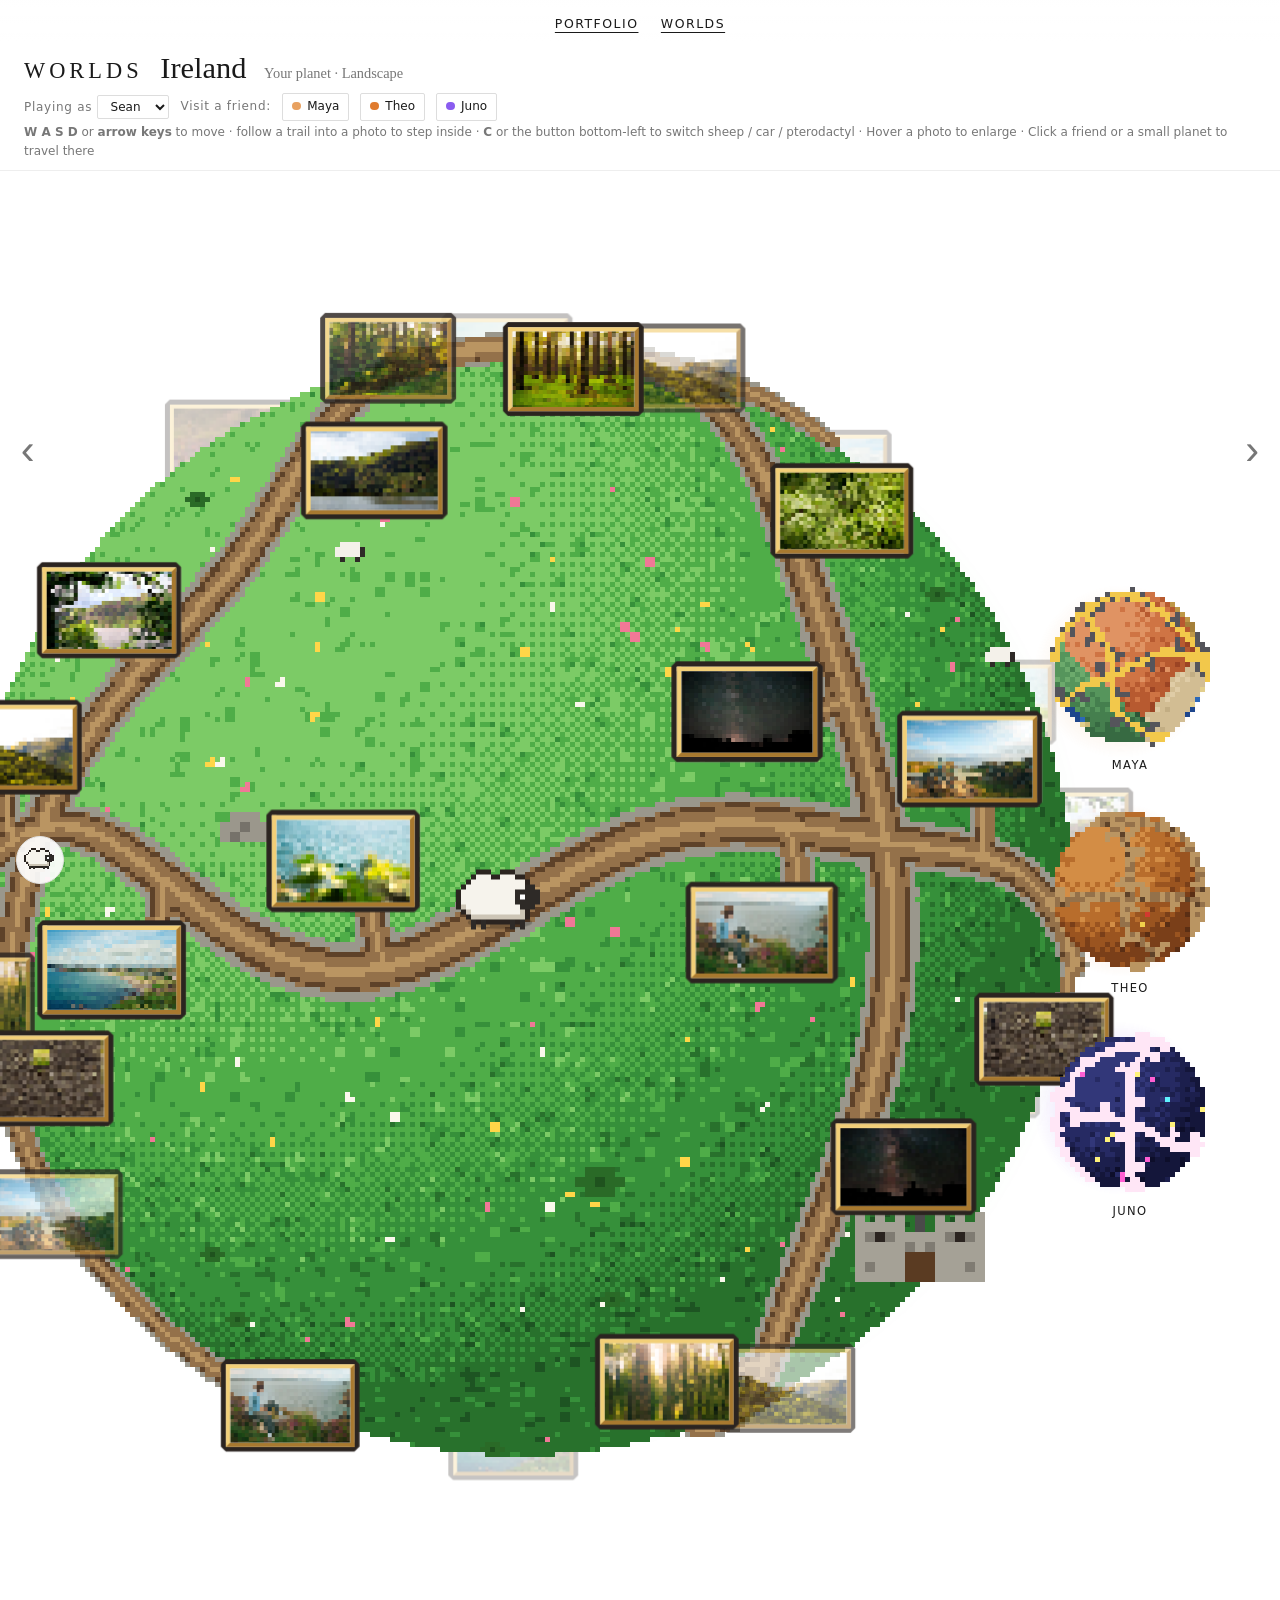
==== worlds.html @ b525b289 "Add Worlds demo: planets built from data, visit friends New page worlds.html (plus worlds/) that reu" ====
<!DOCTYPE html>
<html lang="en">
<head>
  <meta charset="UTF-8">
  <meta name="viewport" content="width=device-width, initial-scale=1.0">
  <title>Worlds · Sean O'Donovan Photography</title>
  <meta name="description" content="Worlds demo: everyone gets their own photo planet">
  <link rel="stylesheet" href="worlds/worlds.css">
</head>
<body>

  <nav id="nav">
    <a href="index.html">Portfolio</a>
    <a href="worlds.html">Worlds</a>
  </nav>

  <section id="home">
    <div id="stage"></div>
    <div class="home-title">
      <h1>Worlds</h1>
      <div id="planet-name"></div>
      <div id="planet-sub"></div>
      <div class="worlds-bar">
        <label>Playing as <select id="playingAs" aria-label="Playing as"></select></label>
        <span class="friends-label">Visit a friend:</span>
        <span id="friendList"></span>
        <button id="goHome" hidden>&larr; Back to my planet</button>
      </div>
      <div class="hint"><b>W A S D</b> or <b>arrow keys</b> to move &middot; follow a trail into a photo to step inside &middot; <b>C</b> or the button bottom-left to switch sheep / car / pterodactyl &middot; Hover a photo to enlarge &middot; Click a friend or a small planet to travel there</div>
    </div>

    <!-- the character: an 8-bit sheep, car or pterodactyl (drawn by the script) -->
    <div id="hero" aria-hidden="true"></div>

    <!-- touch controls (only shown on phones / tablets) -->
    <div id="joystick" aria-label="Move"><div class="knob"></div></div>

    <!-- switch character (sheep -> car -> pterodactyl) -->
    <button id="switchChar" aria-label="Switch character" title="Switch character (C)"></button>
    <button class="arrow" id="prevPlanet" aria-label="Previous planet">&#8249;</button>
    <button class="arrow" id="nextPlanet" aria-label="Next planet">&#8250;</button>
  </section>

  <!-- inside a photo -->
  <div id="scene" aria-hidden="true">
    <div id="sceneFrame" class="pixel-frame">
      <img id="sceneImg" alt="">
      <canvas id="portal" width="16" height="16"></canvas>
      <div id="sceneHero"></div>
    </div>
    <div id="sceneHint"><b>W A S D</b> or <b>arrow keys</b> to walk around &middot; walk off the photo or into the portal to leave</div>
  </div>

  <div id="magnifier">
    <img src="" alt="">
    <div class="caption"></div>
  </div>

  <!-- the game: the same engine as the home page, with planets built from worlds/users/*.json -->
  <script type="module" src="worlds/game.js"></script>
</body>
</html>
---- worlds/worlds.css ----
:root {
  --bg: #ffffff;
  --text: #1a1a1a;
  --muted: #777;
  --accent: #b08a4a;
  --placeholder: #eee;
}
* { box-sizing: border-box; margin: 0; padding: 0; }
html { scroll-behavior: smooth; }
body {
  background: var(--bg);
  color: var(--text);
  font-family: Georgia, "Times New Roman", serif;
  line-height: 1.6;
}

/* ---------- Top navigation ---------- */
nav {
  position: fixed;
  top: 0; left: 0; right: 0;
  display: flex;
  justify-content: center;
  gap: 1.4rem;
  flex-wrap: wrap;
  padding: 0.9rem 1rem;
  background: linear-gradient(rgba(255,255,255,0.95), rgba(255,255,255,0));
  z-index: 50;
}
nav a {
  color: var(--text);
  text-decoration: underline;
  text-decoration-thickness: 1px;
  text-underline-offset: 0.3em;
  font-family: system-ui, sans-serif;
  font-size: 0.78rem;
  letter-spacing: 0.12em;
  text-transform: uppercase;
}
nav a:hover { color: var(--accent); }

/* ---------- Home: planets ---------- */
#home {
  position: relative;
  height: 100vh;               /* the script makes this taller when a big planet needs the room */
  height: 100svh;
  min-height: 560px;
  overflow: hidden;
}
#switchChar, #joystick, .arrow { transition: opacity 0.2s; }
body.past-planets #switchChar,
body.past-planets #joystick, body.past-planets .arrow { opacity: 0; pointer-events: none; }
#stage {
  position: absolute;
  inset: 0;
  touch-action: manipulation;   /* swipes scroll the page; taps still open photos and switch planets */
  user-select: none;
  -webkit-user-select: none;
  perspective-origin: 50% 50%;
}
#stage.over-mini { cursor: pointer; }

/* trail canvases: one per planet, sitting between the far and near photos */
canvas.paths {
  position: absolute;
  pointer-events: none;
  image-rendering: pixelated;      /* keep the trail pixels hard-edged, 8-bit style */
  image-rendering: crisp-edges;
  z-index: 20000;
}
#travel {
  position: absolute;
  left: 0; top: 0;
  pointer-events: none;
  z-index: 20000;
  image-rendering: pixelated;
}

/* ---------- character ---------- */
#hero {
  position: absolute;
  left: 50%;
  top: 50%;
  z-index: 40000;
  pointer-events: none;
  transition: opacity 0.25s;
  will-change: transform, opacity;   /* own graphics layer, so it never flickers */
  backface-visibility: hidden;
}
#hero.away, #hero.hidden-for-photo { opacity: 0; }
#hero svg {
  position: absolute;
  inset: 0;
  width: 100%;
  height: 100%;
  display: none;
  image-rendering: pixelated;
}
#hero .shadow {
  position: absolute;
  border-radius: 50%;
  background: rgba(0,0,0,0.22);
}
#hero.is-sheep .shadow { left: 14%; right: 14%; top: 66%; height: 14%; }
#hero.is-car .shadow { left: 26%; right: 26%; top: 10%; bottom: 6%; transform: translate(4%, 4%); }
#hero.is-car .car { display: block; }
/* two-frame trot / flap: the script flips the "f2" class, so exactly one frame is ever shown */
#hero.is-sheep .sheep.frame-a, #sceneHero.is-sheep .sheep.frame-a,
#hero.is-ptero .ptero.frame-a, #sceneHero.is-ptero .ptero.frame-a { display: block; }
#hero.f2 .frame-a, #sceneHero.f2 .frame-a { display: none !important; }
#hero.is-sheep.f2 .sheep.frame-b, #sceneHero.is-sheep.f2 .sheep.frame-b { display: block; transform: translateY(-4%); }
#hero.is-ptero.f2 .ptero.frame-b, #sceneHero.is-ptero.f2 .ptero.frame-b { display: block; }

#hero.in-photo { opacity: 0; }
/* the pterodactyl flaps all the time, with a small faint shadow far below it */
#hero.is-ptero .shadow { left: 34%; right: 34%; top: 34%; bottom: 34%; background: rgba(0,0,0,0.13); transform: scale(1.4); }
.seg button { font-size: 0.72rem; }

/* ---------- inside a photo ---------- */
#scene {
  position: fixed;
  inset: 0;
  z-index: 300;
  display: flex;
  flex-direction: column;
  align-items: center;
  justify-content: center;
  gap: 0.8rem;
  background: rgba(255, 255, 255, 0.9);
  opacity: 0;
  pointer-events: none;
  transition: opacity 0.25s;
}
#scene.open { opacity: 1; pointer-events: auto; }
#scene.touch { justify-content: flex-start; padding-top: 90px; }
#scene.touch #sceneHint { display: none; }
#sceneFrame {
  position: relative;
  --th: 220px;
  transform: scale(0.92);
  transition: transform 0.3s;
}
#scene.open #sceneFrame { transform: scale(1); }
#sceneImg { display: block; object-fit: cover; }
#portal, #sceneHero {
  position: absolute;
  image-rendering: pixelated;
  image-rendering: crisp-edges;
}
#sceneHero svg { position: absolute; inset: 0; width: 100%; height: 100%; display: none; }
#sceneHero .shadow { position: absolute; border-radius: 50%; background: rgba(0,0,0,0.25); }
#sceneHero.is-sheep .shadow { left: 14%; right: 14%; top: 66%; height: 14%; }
#sceneHero.is-car .shadow { left: 26%; right: 26%; top: 10%; bottom: 6%; }
#sceneHero.is-car .car { display: block; }
#sceneHint {
  font-family: system-ui, sans-serif;
  font-size: 0.8rem;
  color: var(--muted);
}

/* ---------- settings ---------- */
/* switch-character button: shows the character you are now */
#switchChar {
  position: fixed;
  left: 1rem; bottom: 1rem;
  width: 3rem; height: 3rem;
  border-radius: 50%;
  border: 1px solid #e2e2e2;
  background: rgba(255,255,255,0.92);
  padding: 0.45rem;
  cursor: pointer;
  z-index: 60;
  transition: border-color 0.2s, transform 0.15s;
}
#switchChar:hover { border-color: var(--accent); }
#switchChar:active { transform: scale(0.92); }
#switchChar svg { display: block; width: 100%; height: 100%; image-rendering: pixelated; }

/* ---------- touch joystick ---------- */
#joystick {
  display: none;
  position: fixed;
  left: 50%; bottom: 2rem;
  width: 7rem; height: 7rem;
  margin-left: -3.5rem;
  border-radius: 50%;
  border: 1px solid #ddd;
  background: rgba(255,255,255,0.55);
  backdrop-filter: blur(2px);
  touch-action: none;
  -webkit-user-select: none;
  user-select: none;
  z-index: 400;            /* stays usable while you're inside a photo */
}
#joystick .knob {
  position: absolute;
  left: 50%; top: 50%;
  width: 2.9rem; height: 2.9rem;
  margin: -1.45rem 0 0 -1.45rem;
  border-radius: 50%;
  background: rgba(26,26,26,0.82);
  transition: transform 0.12s;
}
#joystick.active .knob { transition: none; }
@media (hover: none) and (pointer: coarse) {
  #joystick { display: block; }
}

.tile, .glow {
  position: absolute;
  left: 50%;
  top: 50%;
  will-change: transform, opacity;
}
/* 8-bit picture frame: dark outline with notched pixel corners, then a bevelled gold ring */
.tile, .pixel-frame {
  --bp: max(2px, calc(var(--th) * 0.055));
  background: #2b2420;
  padding: var(--bp);
  clip-path: polygon(var(--bp) 0, calc(100% - var(--bp)) 0, 100% var(--bp), 100% calc(100% - var(--bp)),
                     calc(100% - var(--bp)) 100%, var(--bp) 100%, 0 calc(100% - var(--bp)), 0 var(--bp));
}
.tile img, .tile canvas, .pixel-frame > img {
  box-sizing: border-box;
  border: var(--bp) solid;
  border-color: #f2cf78 #a8792f #a8792f #f2cf78;
  background: var(--placeholder);
}
.tile {
  width: var(--tw);
  height: var(--th);
  margin-left: calc(var(--tw) / -2);
  margin-top: calc(var(--th) / -2);
}
.glow {
  width: var(--gw);
  height: var(--gw);
  margin-left: calc(var(--gw) / -2);
  margin-top: calc(var(--gw) / -2);
  border-radius: 50%;
  background: radial-gradient(circle, var(--glow) 0%, transparent 68%);
  pointer-events: none;
}
.tile img, .tile canvas {
  width: 100%;
  height: 100%;
  object-fit: cover;
  display: block;
  pointer-events: none;
  transition: filter 0.2s;
}
/* pixelated photos: a tiny copy blown up with hard square pixels */
.tile canvas { display: none; image-rendering: pixelated; image-rendering: crisp-edges; }
.tile.pixel canvas { display: block; }
.tile.pixel img { display: none; }
.tile.back, .tile.empty, .tile.inactive { pointer-events: none; }
.tile.empty { background: #bdbdbd; }
.tile.offstage { display: none; }
.tile:not(.back):not(.inactive):hover img, .tile:not(.back):not(.inactive):hover canvas { filter: brightness(1.08); }
/* progress bar that fills while hovering */
.tile::after {
  content: "";
  position: absolute;
  left: 0; bottom: 0;
  height: 3px;
  width: 0;
  background: var(--accent);
}
.tile.charging::after {
  width: 100%;
  transition: width var(--hover-delay, 0.5s) linear;
}

.planet-label {
  position: absolute;
  transform: translateX(-50%);
  background: none;
  border: none;
  color: var(--text);
  font-family: system-ui, sans-serif;
  font-size: 0.72rem;
  letter-spacing: 0.12em;
  text-transform: uppercase;
  white-space: nowrap;
  cursor: pointer;
  padding: 0.3rem 0.6rem;
  z-index: 6;
  transition: opacity 0.35s;
}
.planet-label:hover { color: var(--accent); }
.planet-label.hidden { opacity: 0; pointer-events: none; }

/* the title sits in its own band under the menu; the planets live in the space below it */
.home-title {
  position: absolute;
  top: 2.8rem;
  left: 0; right: 0;
  padding: 0.3rem 1.5rem 0.55rem;
  display: flex;
  flex-wrap: wrap;
  align-items: baseline;
  column-gap: 1.1rem;
  background: var(--bg);
  border-bottom: 1px solid #eee;
  pointer-events: none;
  z-index: 7;
}
.home-title h1 {
  font-weight: normal;
  letter-spacing: 0.18em;
  text-transform: uppercase;
  font-size: clamp(1rem, 2.2vw, 1.4rem);
}
#planet-name {
  font-size: clamp(1.25rem, 3vw, 1.9rem);
  line-height: 1.2;
  transition: opacity 0.4s;
}
#planet-sub { color: var(--muted); font-size: 0.9rem; transition: opacity 0.4s; }
.fading { opacity: 0; }
.hint {
  flex-basis: 100%;
  color: var(--muted);
  font-family: system-ui, sans-serif;
  font-size: 0.75rem;
  margin-top: 0.15rem;
}
#stage { overflow: hidden; }

.arrow {
  position: fixed;
  top: 50%;
  transform: translateY(-50%);
  background: none;
  border: none;
  font-size: 2.6rem;
  color: var(--muted);
  cursor: pointer;
  padding: 0.5rem 1rem;
  z-index: 6;
}
.arrow:hover { color: var(--text); }
#prevPlanet { left: 0.3rem; }
#nextPlanet { right: 0.3rem; }

/* ---------- Magnified photo ---------- */
#magnifier {
  position: fixed;
  z-index: 200;
  opacity: 0;
  pointer-events: none;
  box-shadow: 0 20px 60px rgba(0,0,0,0.35);
  transition: left 0.35s ease, top 0.35s ease, width 0.35s ease,
              height 0.35s ease, opacity 0.25s ease;
}
#magnifier.open { opacity: 1; pointer-events: auto; }
#magnifier img { width: 100%; height: 100%; object-fit: cover; display: block; }
#magnifier .caption {
  position: absolute;
  left: 0; right: 0; bottom: 0;
  padding: 1.5rem 1rem 0.7rem;
  background: linear-gradient(transparent, rgba(0,0,0,0.75));
  color: #fff;
  font-size: 0.95rem;
}
#magnifier .caption:empty { display: none; }

/* ---------- Gallery sections ---------- */
section.content {
  max-width: 1400px;
  margin: 0 auto;
  padding: 4rem 1rem 3rem;
}
section.content h2 {
  font-weight: normal;
  font-size: 1.4rem;
  margin-bottom: 1.5rem;
  border-bottom: 1px solid #ddd;
  padding-bottom: 0.5rem;
}
.gallery {
  display: grid;
  grid-template-columns: repeat(auto-fill, minmax(300px, 1fr));
  gap: 0.75rem;
}
.gallery img {
  width: 100%;
  aspect-ratio: 3 / 2;
  object-fit: cover;
  cursor: zoom-in;
  transition: opacity 0.2s;
  background: var(--placeholder);
}
.gallery img:hover { opacity: 0.85; }
.videos {
  display: grid;
  grid-template-columns: repeat(auto-fill, minmax(400px, 1fr));
  gap: 1rem;
}
.videos iframe { width: 100%; aspect-ratio: 16 / 9; border: 0; }
#about p { max-width: 650px; color: #444; }
.contact {
  margin-top: 1.5rem;
  display: flex;
  flex-direction: column;
  gap: 0.4rem;
}
.contact-label {
  display: inline-block;
  width: 6.5rem;
  color: var(--muted);
  font-family: system-ui, sans-serif;
  font-size: 0.72rem;
  letter-spacing: 0.12em;
  text-transform: uppercase;
}
.contact a { color: var(--accent); text-decoration: none; }
.contact a:hover { text-decoration: underline; }
.empty-note { color: var(--muted); }
footer {
  text-align: center;
  color: var(--muted);
  padding: 3rem 1rem;
  font-size: 0.85rem;
}

/* ---------- Gallery lightbox ---------- */
#lightbox {
  display: none;
  position: fixed;
  inset: 0;
  background: rgba(255,255,255,0.97);
  z-index: 100;
  align-items: center;
  justify-content: center;
  flex-direction: column;
}
#lightbox.open { display: flex; }
#lightbox img { max-width: 95vw; max-height: 85vh; object-fit: contain; }
#lightbox .caption { color: var(--muted); margin-top: 1rem; }
#lightbox button {
  position: absolute;
  background: none;
  border: none;
  color: var(--text);
  font-size: 2.5rem;
  cursor: pointer;
  padding: 1rem;
}
#close { top: 0.5rem; right: 1rem; }
#prev { left: 0.5rem; }
#next { right: 0.5rem; }

@media (max-width: 700px) {
  .videos { grid-template-columns: 1fr; }
  .gallery { grid-template-columns: repeat(2, 1fr); gap: 0.4rem; }
  nav { gap: 0.4rem 0.9rem; }
  .home-title { top: 4.4rem; padding: 0.2rem 1rem 0.45rem; }
  .hint { display: none; }
  .arrow { font-size: 2rem; padding: 0.5rem; }
  #switchChar { bottom: 2.2rem; }
}

/* ---------- Worlds: playing as / visiting friends ---------- */
.worlds-bar {
  flex-basis: 100%;
  display: flex;
  flex-wrap: wrap;
  align-items: center;
  gap: 0.4rem 0.7rem;
  margin-top: 0.3rem;
  font-family: system-ui, sans-serif;
  font-size: 0.75rem;
  letter-spacing: 0.06em;
  color: var(--muted);
  pointer-events: auto;          /* the title band ignores clicks, but these controls need them */
}
.worlds-bar select, .worlds-bar button {
  font: inherit;
  color: var(--text);
  background: #fff;
  border: 1px solid #ddd;
  border-radius: 2px;
  padding: 0.2rem 0.55rem;
  cursor: pointer;
}
.worlds-bar select:hover, .worlds-bar button:hover { border-color: var(--accent); }
#friendList { display: contents; }
.friend::before {                /* a little dot in the planet's glow colour */
  content: "";
  display: inline-block;
  width: 0.55rem; height: 0.55rem;
  margin-right: 0.4rem;
  border-radius: 50%;
  background: var(--dot);
}
.friend.here { border-color: var(--text); font-weight: 600; }
#goHome { border-color: var(--accent); color: var(--accent); }
#goHome[hidden] { display: none; }
.no-friends { font-style: italic; }
@media (max-width: 700px) {
  .worlds-bar { font-size: 0.7rem; gap: 0.3rem 0.5rem; }
  .friends-label { display: none; }
}
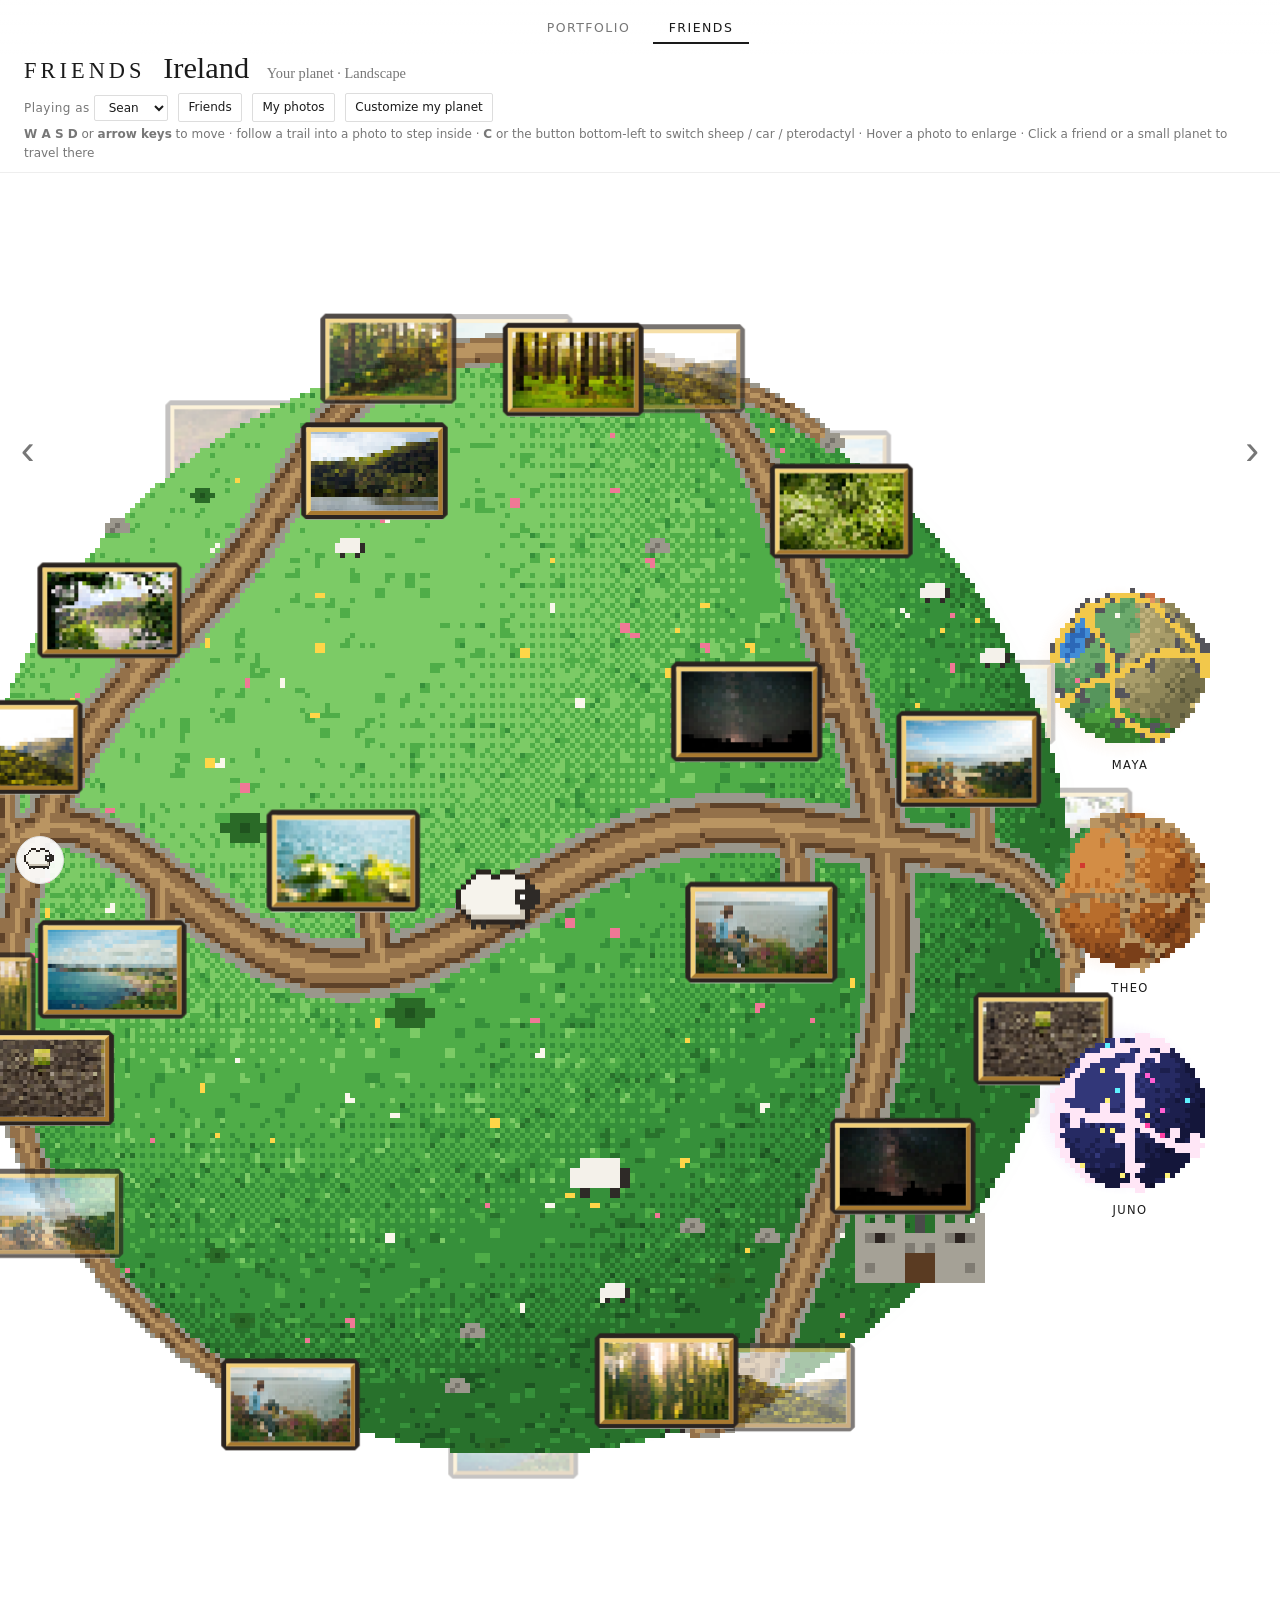
==== commit c158ca6f: "Friends tab: friends list, friend codes, photos, customizable biomes - Two tabs at the top (Portfoli" ====
--- a/worlds.html
+++ b/worlds.html
@@ -3,27 +3,29 @@
 <head>
   <meta charset="UTF-8">
   <meta name="viewport" content="width=device-width, initial-scale=1.0">
-  <title>Worlds · Sean O'Donovan Photography</title>
+  <title>Friends · Sean O'Donovan Photography</title>
   <meta name="description" content="Worlds demo: everyone gets their own photo planet">
   <link rel="stylesheet" href="worlds/worlds.css">
 </head>
 <body>
 
-  <nav id="nav">
+  <!-- two tabs: the normal portfolio, and this friends demo -->
+  <nav id="nav" class="tabs">
     <a href="index.html">Portfolio</a>
-    <a href="worlds.html">Worlds</a>
+    <a href="worlds.html" class="active" aria-current="page">Friends</a>
   </nav>
 
   <section id="home">
     <div id="stage"></div>
     <div class="home-title">
-      <h1>Worlds</h1>
+      <h1>Friends</h1>
       <div id="planet-name"></div>
       <div id="planet-sub"></div>
       <div class="worlds-bar">
         <label>Playing as <select id="playingAs" aria-label="Playing as"></select></label>
-        <span class="friends-label">Visit a friend:</span>
-        <span id="friendList"></span>
+        <button class="tool" data-open="friends">Friends</button>
+        <button class="tool" data-open="photos">My photos</button>
+        <button class="tool" data-open="customize">Customize my planet</button>
         <button id="goHome" hidden>&larr; Back to my planet</button>
       </div>
       <div class="hint"><b>W A S D</b> or <b>arrow keys</b> to move &middot; follow a trail into a photo to step inside &middot; <b>C</b> or the button bottom-left to switch sheep / car / pterodactyl &middot; Hover a photo to enlarge &middot; Click a friend or a small planet to travel there</div>
@@ -51,6 +53,59 @@
     <div id="sceneHint"><b>W A S D</b> or <b>arrow keys</b> to walk around &middot; walk off the photo or into the portal to leave</div>
   </div>
 
+  <!-- side panel (bottom sheet on phones): friends, photos, customize -->
+  <aside id="panel" hidden>
+    <header>
+      <h2 id="panelTitle"></h2>
+      <button id="panelClose" aria-label="Close">&times;</button>
+    </header>
+
+    <div data-panel="friends">
+      <h3>Your friend code</h3>
+      <div class="code-box"><span id="myCode"></span><button id="copyCode">Copy</button></div>
+      <p class="muted">Give this to a friend so they can add you.</p>
+
+      <h3>Add a friend</h3>
+      <form id="addFriend" class="row">
+        <input id="friendCode" placeholder="Their code, e.g. AVA-2R7X" autocomplete="off" spellcheck="false">
+        <button type="submit">Add</button>
+      </form>
+      <p id="addFriendMsg" class="msg"></p>
+      <p class="muted" id="demoCodes"></p>
+
+      <h3>Your friends (<span id="friendCount"></span>)</h3>
+      <div id="friendRows"></div>
+    </div>
+
+    <div data-panel="photos">
+      <label class="add-photos">+ Add photos<input type="file" id="photoInput" accept="image/*" multiple hidden></label>
+      <p id="photoMsg" class="msg"></p>
+      <h3>On your planet (<span id="photoCount"></span>)</h3>
+      <div id="photoGrid"></div>
+      <p class="muted">Each photo is shrunk to 1920&times;1080 at most, plus a small copy for the planet. Demo: photos are kept in this browser only.</p>
+    </div>
+
+    <div data-panel="customize">
+      <label class="field">Planet name <input id="cName" maxlength="40"></label>
+      <label class="field">Subtitle <input id="cSub" maxlength="60"></label>
+      <div class="row">
+        <label class="field">Glow <input type="color" id="cGlow"></label>
+        <label class="field grow">Trails <select id="cTrail"></select></label>
+      </div>
+      <h3>Biomes</h3>
+      <p class="muted">Pick up to 6. The size slider sets how much of the planet each one covers.</p>
+      <div id="biomeRows"></div>
+      <button id="addBiome" class="wide">+ Add a biome</button>
+      <label class="field">Decorations: <b id="cDecorName"></b>
+        <input type="range" id="cDecor" min="0" max="3" step="1">
+      </label>
+      <p id="cStatus" class="msg"></p>
+      <hr>
+      <button id="resetDemo" class="danger">Reset the whole demo</button>
+      <p class="muted">Forgets every change, friend and uploaded photo in this browser.</p>
+    </div>
+  </aside>
+
   <div id="magnifier">
     <img src="" alt="">
     <div class="caption"></div>
--- a/worlds/worlds.css
+++ b/worlds/worlds.css
@@ -460,44 +460,165 @@
   #switchChar { bottom: 2.2rem; }
 }
 
-/* ---------- Worlds: playing as / visiting friends ---------- */
+/* ---------- Worlds: the two tabs at the top ---------- */
+nav.tabs { gap: 0.4rem; }
+nav.tabs a {
+  text-decoration: none;
+  padding: 0.25rem 1rem;
+  border-bottom: 2px solid transparent;
+  color: var(--muted);
+}
+nav.tabs a:hover { color: var(--text); }
+nav.tabs a.active { color: var(--text); border-bottom-color: var(--text); }
+
+/* ---------- Worlds: the bar under the title ---------- */
 .worlds-bar {
   flex-basis: 100%;
   display: flex;
   flex-wrap: wrap;
   align-items: center;
-  gap: 0.4rem 0.7rem;
+  gap: 0.4rem 0.6rem;
   margin-top: 0.3rem;
   font-family: system-ui, sans-serif;
   font-size: 0.75rem;
-  letter-spacing: 0.06em;
+  letter-spacing: 0.04em;
   color: var(--muted);
   pointer-events: auto;          /* the title band ignores clicks, but these controls need them */
 }
-.worlds-bar select, .worlds-bar button {
+.worlds-bar select, .worlds-bar button, #panel button, #panel select, #panel input:not([type=range]):not([type=color]) {
   font: inherit;
   color: var(--text);
   background: #fff;
   border: 1px solid #ddd;
   border-radius: 2px;
-  padding: 0.2rem 0.55rem;
+  padding: 0.25rem 0.6rem;
   cursor: pointer;
 }
-.worlds-bar select:hover, .worlds-bar button:hover { border-color: var(--accent); }
-#friendList { display: contents; }
-.friend::before {                /* a little dot in the planet's glow colour */
-  content: "";
-  display: inline-block;
-  width: 0.55rem; height: 0.55rem;
-  margin-right: 0.4rem;
-  border-radius: 50%;
-  background: var(--dot);
-}
-.friend.here { border-color: var(--text); font-weight: 600; }
+.worlds-bar select:hover, .worlds-bar button:hover, #panel button:hover:not(:disabled) { border-color: var(--accent); }
+.worlds-bar .tool.on { border-color: var(--text); background: var(--text); color: #fff; }
 #goHome { border-color: var(--accent); color: var(--accent); }
 #goHome[hidden] { display: none; }
-.no-friends { font-style: italic; }
+
+/* ---------- Worlds: side panel (a sheet at the bottom on phones) ---------- */
+#panel {
+  position: fixed;
+  top: 0; right: 0; bottom: 0;
+  width: min(360px, 92vw);
+  z-index: 450;                  /* above the menu, buttons and joystick */
+  background: #fff;
+  border-left: 1px solid #e2e2e2;
+  box-shadow: -10px 0 30px rgba(0,0,0,0.08);
+  overflow-y: auto;
+  padding: 0 1.1rem 1.5rem;
+  font-family: system-ui, sans-serif;
+  font-size: 0.85rem;
+}
+#panel[hidden], #panel [hidden] { display: none; }
+#panel header {
+  position: sticky;
+  top: 0;
+  display: flex;
+  justify-content: space-between;
+  align-items: center;
+  padding: 0.9rem 0 0.6rem;
+  background: #fff;
+  border-bottom: 1px solid #eee;
+  z-index: 1;
+}
+#panel h2 { font-family: Georgia, serif; font-weight: normal; font-size: 1.25rem; }
+#panel h3 {
+  margin: 1.2rem 0 0.45rem;
+  font-size: 0.7rem;
+  letter-spacing: 0.12em;
+  text-transform: uppercase;
+  color: var(--muted);
+  font-weight: normal;
+}
+#panelClose { font-size: 1.3rem !important; line-height: 1; border: none !important; }
+#panel .muted { color: var(--muted); font-size: 0.78rem; margin-top: 0.35rem; }
+#panel .msg { min-height: 1.2em; font-size: 0.8rem; margin-top: 0.35rem; color: var(--muted); }
+#panel .msg.ok { color: #2f7d3a; }
+#panel .msg.bad { color: #b3352b; }
+#panel .row { display: flex; gap: 0.5rem; align-items: flex-end; }
+#panel .row input { flex: 1; min-width: 0; }
+#panel .grow { flex: 1; }
+#panel .field { display: block; margin-top: 0.8rem; color: var(--muted); font-size: 0.78rem; }
+#panel .field input:not([type=range]):not([type=color]), #panel .field select { display: block; width: 100%; margin-top: 0.25rem; }
+#panel .field input[type=range] { display: block; width: 100%; margin-top: 0.3rem; }
+#panel input[type=color] { display: block; width: 3.2rem; height: 2rem; margin-top: 0.25rem; padding: 0; border: 1px solid #ddd; background: #fff; cursor: pointer; }
+#panel .wide { width: 100%; margin-top: 0.5rem; }
+#panel hr { border: none; border-top: 1px solid #eee; margin: 1.4rem 0 0.9rem; }
+#panel .danger { color: #b3352b; border-color: #e6b8b4; }
+
+.code-box {
+  display: flex;
+  align-items: center;
+  justify-content: space-between;
+  gap: 0.5rem;
+  padding: 0.6rem 0.8rem;
+  border: 1px dashed var(--accent);
+  background: #fbf7ef;
+}
+#myCode { font-family: ui-monospace, Menlo, monospace; font-size: 1.15rem; letter-spacing: 0.12em; user-select: all; }
+
+.friend-row {
+  display: flex;
+  align-items: center;
+  gap: 0.6rem;
+  padding: 0.55rem 0;
+  border-bottom: 1px solid #f0f0f0;
+}
+.friend-row .dot { width: 0.8rem; height: 0.8rem; border-radius: 50%; flex: none; }
+.friend-row .who { flex: 1; min-width: 0; }
+.friend-row .who b { display: block; font-weight: 600; }
+.friend-row .who small { display: block; color: var(--muted); white-space: nowrap; overflow: hidden; text-overflow: ellipsis; }
+.friend-row.here .visit { color: var(--muted); cursor: default; }
+.friend-row .remove { border: none !important; color: var(--muted) !important; font-size: 1.1rem; padding: 0 0.3rem !important; }
+
+.add-photos {
+  display: block;
+  margin-top: 1rem;
+  padding: 0.8rem;
+  text-align: center;
+  border: 1px dashed var(--accent);
+  background: #fbf7ef;
+  color: var(--accent);
+  cursor: pointer;
+}
+.add-photos:hover { background: #f6eedd; }
+#photoGrid { display: grid; grid-template-columns: repeat(3, 1fr); gap: 0.4rem; }
+.photo-cell { position: relative; }
+.photo-cell img { display: block; width: 100%; aspect-ratio: 3 / 2; object-fit: cover; background: var(--placeholder); }
+.photo-cell button {
+  position: absolute;
+  top: 3px; right: 3px;
+  width: 1.5rem; height: 1.5rem;
+  padding: 0 !important;
+  border-radius: 50% !important;
+  border: none !important;
+  background: rgba(0,0,0,0.6) !important;
+  color: #fff !important;
+  line-height: 1;
+}
+.photo-cell button:hover { background: #b3352b !important; }
+
+.biome-row { padding: 0.5rem 0; border-bottom: 1px solid #f0f0f0; }
+.biome-top { display: flex; align-items: center; gap: 0.5rem; }
+.biome-top select { flex: 1; min-width: 0; }
+.biome-top button { border: none !important; color: var(--muted) !important; font-size: 1.1rem; padding: 0 0.3rem !important; }
+.biome-top button:disabled { opacity: 0.3; cursor: default; }
+.swatch { width: 1.4rem; height: 1.4rem; flex: none; border: 1px solid rgba(0,0,0,0.2); }
+.biome-size { display: flex; align-items: center; gap: 0.6rem; margin-top: 0.3rem; padding-left: 1.9rem; }
+.biome-size input { flex: 1; }
+.biome-size small { color: var(--muted); font-size: 0.72rem; white-space: nowrap; width: 9.5rem; }
+
 @media (max-width: 700px) {
-  .worlds-bar { font-size: 0.7rem; gap: 0.3rem 0.5rem; }
-  .friends-label { display: none; }
-}
+  .worlds-bar { font-size: 0.7rem; gap: 0.3rem 0.4rem; }
+  #panel {
+    top: auto; left: 0; width: 100%;
+    max-height: 58vh;
+    border-left: none;
+    border-top: 1px solid #e2e2e2;
+    box-shadow: 0 -10px 30px rgba(0,0,0,0.12);
+  }
+}
